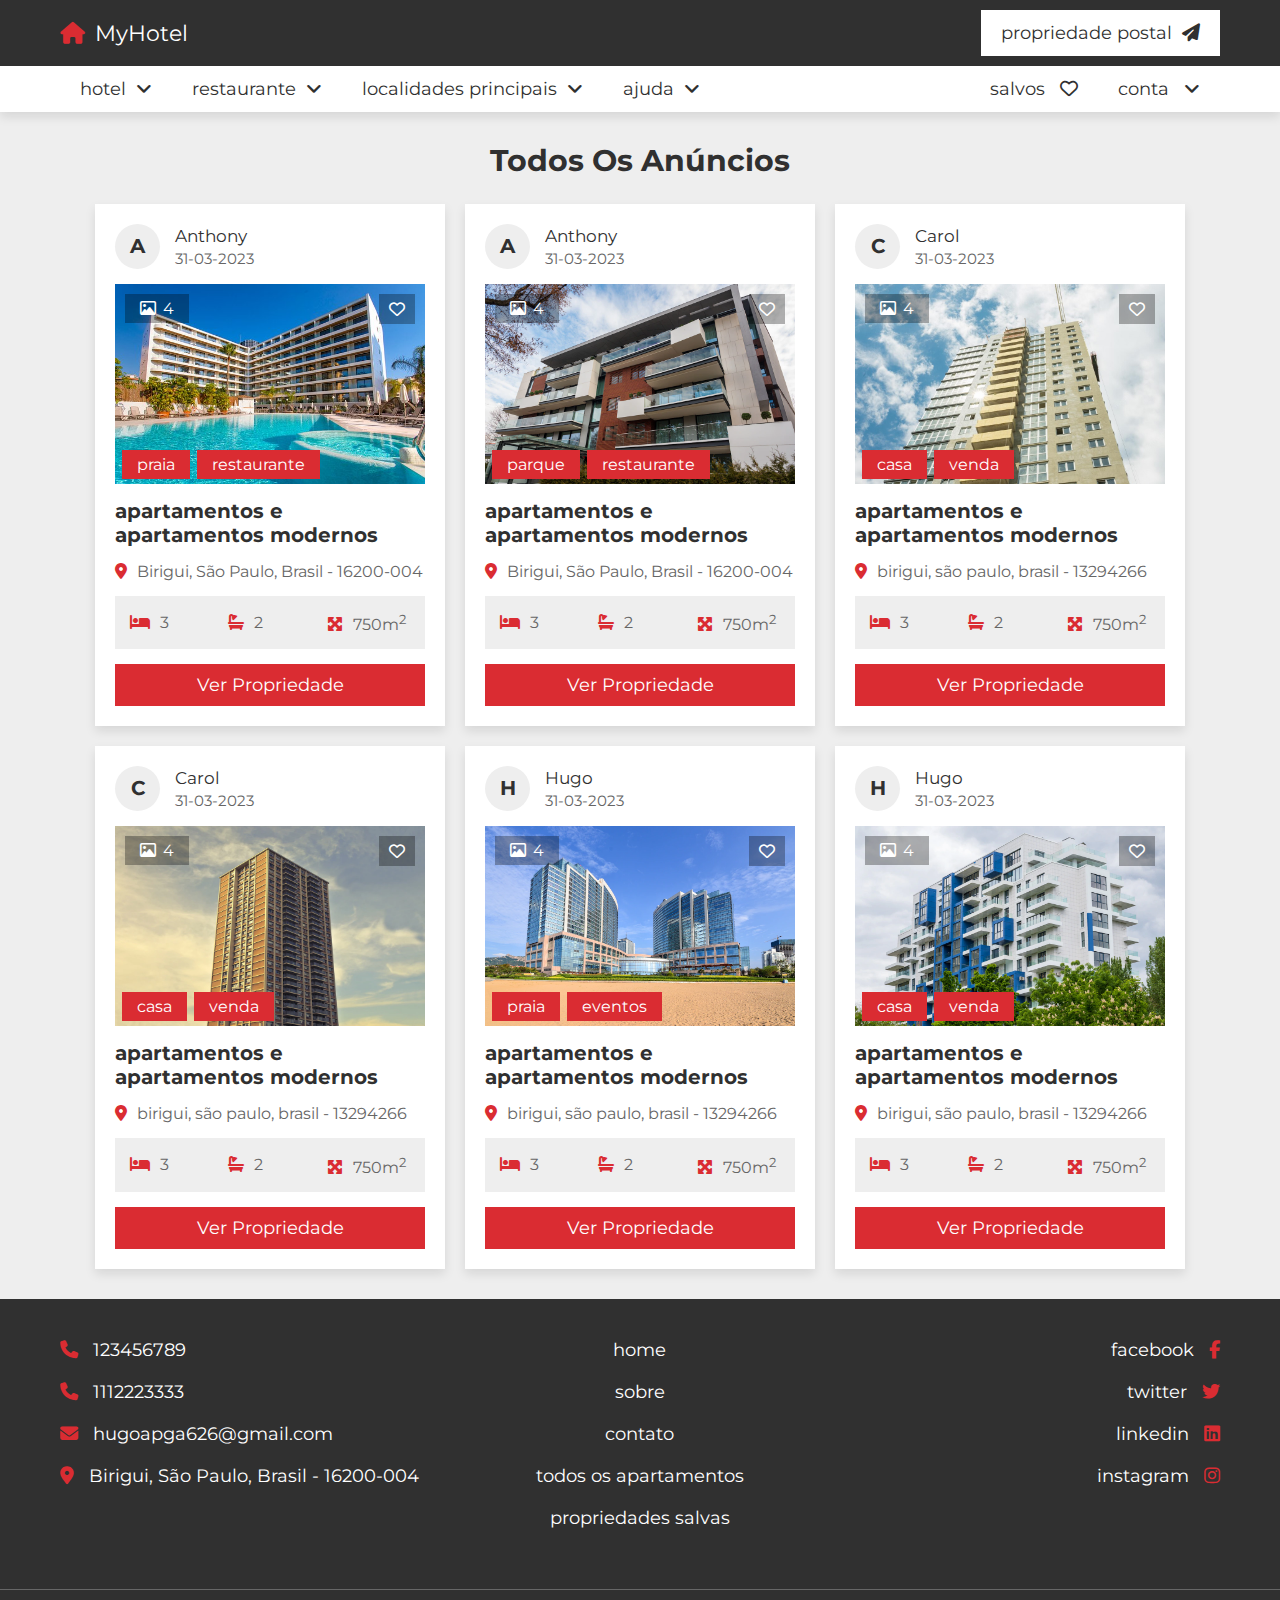
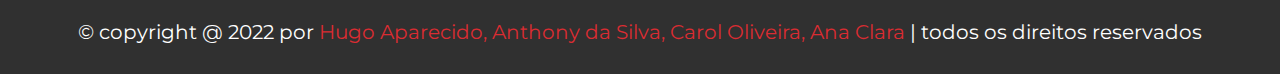
==== pages/apartamentos.html @ 215bb2e0 "31/03/2023" ====
<!DOCTYPE html>
<html lang="pt-br">

<head>
   <meta charset="UTF-8">
   <meta http-equiv="X-UA-Compatible" content="IE=edge">
   <meta name="viewport" content="width=device-width, initial-scale=1.0">
   <title>Todos os Apartamentos</title>
   <!-- link font awesome cdn -->
   <link rel="stylesheet" href="https://cdnjs.cloudflare.com/ajax/libs/font-awesome/6.2.0/css/all.min.css">
   <!-- link do arquivo css -->
   <link rel="stylesheet" href="../css/style.css">
</head>

<body>
   <!-- cabeçalho começa -->
   <header class="header">
      <nav class="navbar nav-1">
         <section class="flex">
            <a href="../index.html" target="_self" rel="next" class="logo"><i class="fas fa-house"></i>MyHotel</a>
            <ul>
               <li><a href="#" target="_self" rel="next">propriedade postal<i class="fas fa-paper-plane"></i></a></li>
            </ul>
         </section>
      </nav>
      <nav class="navbar nav-2">
         <section class="flex">
            <div id="menu-btn" class="fas fa-bars"></div>
            <div class="menu">
               <ul>
                  <li><a href="#" target="_self" rel="next">hotel<i class="fas fa-angle-down"></i></a>
                     <ul>
                        <li><a href="#" target="_self" rel="next">bem avaliados</a></li>
                        <li><a href="#" target="_self" rel="next">perto de eventos</a></li>
                        <li><a href="#" target="_self" rel="next">com restaurante</a></li>
                     </ul>
                  </li>
                  <li><a href="#" target="_self" rel="next">restaurante<i class="fas fa-angle-down"></i></a>
                     <ul>
                        <li><a href="#" target="_self" rel="next">cardápio</a></li>
                        <li><a href="#" target="_self" rel="next">bar</a></li>
                        <li><a href="#" target="_self" rel="next">eventos</a></li>
                     </ul>
                  </li>
                  <li><a href="#" target="_self" rel="next">localidades principais<i class="fas fa-angle-down"></i></a>
                     <ul>
                        <li><a href="#" target="_self" rel="next">praia</a></li>
                        <li><a href="#" target="_self" rel="next">colinas</a></li>
                        <li><a href="#" target="_self" rel="next">perto de parques</a></li>
                     </ul>
                  </li>
                  <li><a href="#" target="_self" rel="next">ajuda<i class="fas fa-angle-down"></i></a>
                     <ul>
                        <li><a href="sobre.html" target="_self" rel="next">sobre nós</a></i></li>
                        <li><a href="contato.html" target="_self" rel="next">contate-nos</a></i></li>
                        <li><a href="contato.html#faq" target="_self" rel="next">perguntas frequentes</a></i></li>
                     </ul>
                  </li>
               </ul>
            </div>
            <ul>
               <li><a href="#" target="_self" rel="next">salvos <i class="far fa-heart"></i></a></li>
               <li><a href="#" target="_self" rel="next">conta <i class="fas fa-angle-down"></i></a>
                  <ul>
                     <li><a href="login.html" target="_self" rel="next">entrar</a></li>
                     <li><a href="registro.html" target="_self" rel="next">registrar</a></li>
                  </ul>
               </li>
            </ul>
         </section>
      </nav>
   </header>
   <!-- cabeçalho termina -->
   <!-- seção de listagens começa -->
   <section class="listings">
      <h1 class="heading">todos os anúncios</h1>
      <div class="box-container">
         <div class="box">
            <div class="admin">
               <h3>A</h3>
               <div>
                  <p>Anthony</p>
                  <span>31-03-2023</span>
               </div>
            </div>
            <div class="thumb">
               <p class="total-images"><i class="far fa-image"></i><span>4</span></p>
               <p class="type"><span>praia</span><span>restaurante</span></p>
               <form action="" method="post" class="save">
                  <button type="submit" name="save" class="far fa-heart"></button>
               </form>
               <img src="../img/house-img-1.jpg" alt="">
            </div>
            <h3 class="name">apartamentos e apartamentos modernos</h3>
            <p class="location"><i class="fas fa-map-marker-alt"></i><span>Birigui, São Paulo, Brasil - 16200-004</span></p>
            <div class="flex">
               <p><i class="fas fa-bed"></i><span>3</span></p>
               <p><i class="fas fa-bath"></i><span>2</span></p>
               <p><i class="fas fa-maximize"></i><span>750m<sup>2</sup></span></p>
            </div>
            <a href="visualizacao_propriedade.html" target="_self" rel="next" class="btn">ver propriedade</a>
         </div>
         <div class="box">
            <div class="admin">
               <h3>A</h3>
               <div>
                  <p>Anthony</p>
                  <span>31-03-2023</span>
               </div>
            </div>
            <div class="thumb">
               <p class="total-images"><i class="far fa-image"></i><span>4</span></p>
               <p class="type"><span>parque</span><span>restaurante</span></p>
               <form action="" method="post" class="save">
                  <button type="submit" name="save" class="far fa-heart"></button>
               </form>
               <img src="../img/house-img-2.webp" alt="">
            </div>
            <h3 class="name">apartamentos e apartamentos modernos</h3>
            <p class="location"><i class="fas fa-map-marker-alt"></i><span>Birigui, São Paulo, Brasil - 16200-004</span></p>
            <div class="flex">
               <p><i class="fas fa-bed"></i><span>3</span></p>
               <p><i class="fas fa-bath"></i><span>2</span></p>
               <p><i class="fas fa-maximize"></i><span>750m<sup>2</sup></span></p>
            </div>
            <a href="visualizacao_propriedade.html" target="_self" rel="next" class="btn">ver propriedade</a>
         </div>
         <div class="box">
            <div class="admin">
               <h3>C</h3>
               <div>
                  <p>Carol</p>
                  <span>31-03-2023</span>
               </div>
            </div>
            <div class="thumb">
               <p class="total-images"><i class="far fa-image"></i><span>4</span></p>
               <p class="type"><span>casa</span><span>venda</span></p>
               <form action="" method="post" class="save">
                  <button type="submit" name="save" class="far fa-heart"></button>
               </form>
               <img src="../img/house-img-3.jpg" alt="">
            </div>
            <h3 class="name">apartamentos e apartamentos modernos</h3>
            <p class="location"><i class="fas fa-map-marker-alt"></i><span>birigui, são paulo, brasil - 13294266</span></p>
            <div class="flex">
               <p><i class="fas fa-bed"></i><span>3</span></p>
               <p><i class="fas fa-bath"></i><span>2</span></p>
               <p><i class="fas fa-maximize"></i><span>750m<sup>2</sup></span></p>
            </div>
            <a href="visualizacao_propriedade.html" target="_self" rel="next" class="btn">ver propriedade</a>
         </div>
         <div class="box">
            <div class="admin">
               <h3>C</h3>
               <div>
                  <p>Carol</p>
                  <span>31-03-2023</span>
               </div>
            </div>
            <div class="thumb">
               <p class="total-images"><i class="far fa-image"></i><span>4</span></p>
               <p class="type"><span>casa</span><span>venda</span></p>
               <form action="" method="post" class="save">
                  <button type="submit" name="save" class="far fa-heart"></button>
               </form>
               <img src="../img/house-img-4.webp" alt="">
            </div>
            <h3 class="name">apartamentos e apartamentos modernos</h3>
            <p class="location"><i class="fas fa-map-marker-alt"></i><span>birigui, são paulo, brasil - 13294266</span></p>
            <div class="flex">
               <p><i class="fas fa-bed"></i><span>3</span></p>
               <p><i class="fas fa-bath"></i><span>2</span></p>
               <p><i class="fas fa-maximize"></i><span>750m<sup>2</sup></span></p>
            </div>
            <a href="visualizacao_propriedade.html" target="_self" rel="next" class="btn">ver propriedade</a>
         </div>
         <div class="box">
            <div class="admin">
               <h3>H</h3>
               <div>
                  <p>Hugo</p>
                  <span>31-03-2023</span>
               </div>
            </div>
            <div class="thumb">
               <p class="total-images"><i class="far fa-image"></i><span>4</span></p>
               <p class="type"><span>praia</span><span>eventos</span></p>
               <form action="" method="post" class="save">
                  <button type="submit" name="save" class="far fa-heart"></button>
               </form>
               <img src="../img/house-img-5.webp" alt="">
            </div>
            <h3 class="name">apartamentos e apartamentos modernos</h3>
            <p class="location"><i class="fas fa-map-marker-alt"></i><span>birigui, são paulo, brasil - 13294266</span></p>
            <div class="flex">
               <p><i class="fas fa-bed"></i><span>3</span></p>
               <p><i class="fas fa-bath"></i><span>2</span></p>
               <p><i class="fas fa-maximize"></i><span>750m<sup>2</sup></span></p>
            </div>
            <a href="visualizacao_propriedade.html" target="_self" rel="next" class="btn">ver propriedade</a>
         </div>
         <div class="box">
            <div class="admin">
               <h3>H</h3>
               <div>
                  <p>Hugo</p>
                  <span>31-03-2023</span>
               </div>
            </div>
            <div class="thumb">
               <p class="total-images"><i class="far fa-image"></i><span>4</span></p>
               <p class="type"><span>casa</span><span>venda</span></p>
               <form action="" method="post" class="save">
                  <button type="submit" name="save" class="far fa-heart"></button>
               </form>
               <img src="../img/house-img-6.webp" alt="">
            </div>
            <h3 class="name">apartamentos e apartamentos modernos</h3>
            <p class="location"><i class="fas fa-map-marker-alt"></i><span>birigui, são paulo, brasil - 13294266</span></p>
            <div class="flex">
               <p><i class="fas fa-bed"></i><span>3</span></p>
               <p><i class="fas fa-bath"></i><span>2</span></p>
               <p><i class="fas fa-maximize"></i><span>750m<sup>2</sup></span></p>
            </div>
            <a href="visualizacao_propriedade.html" target="_self" rel="next" class="btn">ver propriedade</a>
         </div>
      </div>
   </section>
   <!-- seção de listagens termina -->
   <!-- rodapé inicia -->
   <footer class="footer">
      <section class="flex">
         <div class="box">
            <a href="tel:1234567890" target="_self" rel="next"><i class="fas fa-phone"></i><span>123456789</span></a>
            <a href="tel:1112223333" target="_self" rel="next"><i class="fas fa-phone"></i><span>1112223333</span></a>
            <a href="mailto:hugoapga626@gmail.com" target="_self" rel="next"><i
                  class="fas fa-envelope"></i><span>hugoapga626@gmail.com</span></a>
            <a href="#" target="_self" rel="next"><i class="fas fa-map-marker-alt"></i><span>Birigui, São Paulo, Brasil - 16200-004</span></a>
         </div>
         <div class="box">
            <a href="../index.html" target="_self" rel="next"><span>home</span></a>
            <a href="sobre.html" target="_self" rel="next"><span>sobre</span></a>
            <a href="contato.html" target="_self" rel="next"><span>contato</span></a>
            <a href="apartamentos.html" target="_self" rel="next"><span>todos os apartamentos</span></a>
            <a href="#" target="_self" rel="next"><span>propriedades salvas</span></a>
         </div>
         <div class="box">
            <a href="#" target="_self" rel="next"><span>facebook</span><i class="fab fa-facebook-f"></i></a>
            <a href="#" target="_self" rel="next"><span>twitter</span><i class="fab fa-twitter"></i></a>
            <a href="#" target="_self" rel="next"><span>linkedin</span><i class="fab fa-linkedin"></i></a>
            <a href="#" target="_self" rel="next"><span>instagram</span><i class="fab fa-instagram"></i></a>
         </div>
      </section>
      <div class="credit">&copy; copyright @ 2022 por <span>Hugo Aparecido, Anthony da Silva, Carol Oliveira, Ana Clara</span> | todos os direitos reservados</div>
   </footer>
   <!-- seção de rodapé termina -->
   <!-- custom js file link  -->
   <script src="../js/script.js"></script>
</body>

</html>
---- css/style.css ----
@import url("https://fonts.googleapis.com/css2?family=Montserrat:wght@100;200;300;400&display=swap");

:root {
  --main-color: #da2c32;
  --light-color: #666;
  --light-bg: #eee;
  --white: #fff;
  --black: #303030;
  --border: 0.1rem solid var(--light-color);
  --box-shodow: 0 0.5rem 1rem rgba(0, 0, 0, 0.1);
}

* {
  font-family: "Montserrat", sans-serif;
  margin: 0;
  padding: 0;
  box-sizing: border-box;
  outline: none;
  border: none;
  text-decoration: none;
}

*::selection {
  background-color: var(--main-color);
  color: var(--white);
}

*::-webkit-scrollbar {
  height: 0.5rem;
  width: 1rem;
}

*::-webkit-scrollbar-track {
  background-color: transparent;
}

*::-webkit-scrollbar-thumb {
  background-color: var(--main-color);
  border-radius: 5rem;
}

html {
  font-size: 62.5%;
  overflow-x: hidden;
  scroll-behavior: smooth;
  scroll-padding-top: 10rem;
}

body {
  background-color: var(--light-bg);
}

section {
  padding: 3rem 2rem;
  max-width: 1200px;
  margin: 0 auto;
}

.heading {
  text-align: center;
  padding-bottom: 2.5rem;
  font-size: 3rem;
  color: var(--black);
  text-transform: capitalize;
}

.btn,
.inline-btn {
  margin-top: 1rem;
  padding: 1rem 3rem;
  background-color: var(--main-color);
  color: var(--white);
  cursor: pointer;
  text-align: center;
  font-size: 1.8rem;
  text-transform: capitalize;
}

.btn:hover,
.inline-btn:hover {
  background-color: var(--black);
}

.btn {
  display: block;
  width: 100%;
}

.inline-btn {
  display: inline-block;
}

.header {
  position: sticky;
  top: 0;
  left: 0;
  right: 0;
  z-index: 1000;
  box-shadow: var(--box-shodow);
}

.header .navbar.nav-1 .flex {
  padding-top: 1rem;
  padding-bottom: 1rem;
}

.header .navbar.nav-2 .flex {
  padding-top: 0;
  padding-bottom: 0;
}

.header .navbar.nav-1 {
  background-color: var(--black);
}

.header .navbar.nav-2 {
  background-color: var(--white);
}

.header .navbar .flex {
  display: flex;
  align-items: center;
  justify-content: space-between;
}

.header .navbar .flex .logo {
  font-size: 2.2rem;
  color: var(--white);
}

.header .navbar .flex .logo i {
  color: var(--main-color);
  margin-right: 1rem;
}

.header .navbar .flex ul {
  list-style: none;
}

.header .navbar .flex ul li {
  float: left;
  position: relative;
}

.header .navbar .flex ul li a {
  display: inline-block;
  padding: 1.2rem 2rem;
  font-size: 1.8rem;
  color: var(--black);
  background-color: var(--white);
}

.header .navbar .flex ul li a:hover {
  background-color: var(--main-color);
  color: var(--white);
}

.header .navbar .flex ul li a i {
  margin-left: 1rem;
}

.header .navbar .flex ul li ul {
  position: absolute;
  width: 17rem;
  left: 0;
}

.header .navbar .flex ul li ul li {
  width: 100%;
}

.header .navbar .flex ul li ul li a {
  display: none;
}

.header .navbar .flex ul li:hover ul li a {
  display: block;
}

#menu-btn {
  font-size: 2.5rem;
  color: var(--black);
  display: none;
}

.home {
  background: url("../img/home-bg.jpg") no-repeat;
  background-size: cover;
  background-position: center;
}

.home .center {
  min-height: 85vh;
  display: flex;
  align-items: center;
  justify-content: center;
}

.home .center form {
  background-color: var(--white);
  padding: 2rem;
  box-shadow: var(--box-shodow);
  width: 50rem;
}

.home .center form h3 {
  padding-bottom: 1rem;
  text-align: center;
  color: var(--black);
  text-transform: capitalize;
  font-size: 2.5rem;
}

.home .center form .flex {
  display: flex;
  gap: 1rem;
  flex-wrap: wrap;
}

.home .center form .box {
  flex: 1 1 20rem;
}

.home .center form .box .input {
  width: 100%;
  border: var(--border);
  padding: 1.4rem;
  color: var(--black);
  font-size: 1.8rem;
  margin: 1rem 0;
}

.home .center form .box p {
  color: var(--light-color);
  font-size: 1.7rem;
  padding-top: 1rem;
}

.home .center form .box p span {
  color: var(--main-color);
}

.services .box-container {
  display: grid;
  grid-template-columns: repeat(auto-fit, 30rem);
  gap: 2rem;
  justify-content: center;
  align-items: flex-start;
}

.services .box-container .box {
  background-color: var(--white);
  box-shadow: var(--box-shodow);
  padding: 2rem;
  text-align: center;
}

.services .box-container .box img {
  margin: 1rem 0;
  height: 8rem;
}

.services .box-container .box h3 {
  font-size: 2rem;
  padding: 1rem 0;
  color: var(--black);
  text-transform: capitalize;
}

.services .box-container .box p {
  line-height: 2;
  font-size: 1.6rem;
  color: var(--light-color);
  padding-top: 0.5rem;
}

.listings .box-container {
  display: grid;
  grid-template-columns: repeat(auto-fit, 35rem);
  gap: 2rem;
  justify-content: center;
  align-items: flex-start;
}

.listings .box-container .box {
  background-color: var(--white);
  box-shadow: var(--box-shodow);
  padding: 2rem;
  overflow-x: hidden;
}

.listings .box-container .box .admin {
  display: flex;
  align-items: center;
  gap: 1.5rem;
}

.listings .box-container .box .admin h3 {
  height: 4.5rem;
  line-height: 4.4rem;
  width: 4.5rem;
  border-radius: 50%;
  font-size: 2rem;
  color: var(--black);
  background-color: var(--light-bg);
  text-align: center;
}

.listings .box-container .box .admin p {
  font-size: 1.7rem;
  color: var(--black);
  padding-bottom: 0.3rem;
}

.listings .box-container .box .admin span {
  font-size: 1.5rem;
  color: var(--light-color);
}

.listings .box-container .box .thumb {
  position: relative;
  height: 20rem;
  overflow: hidden;
  margin: 1.5rem 0;
}

.listings .box-container .box .thumb img {
  height: 100%;
  width: 100%;
  transition: 0.2s linear;
}

.listings .box-container .box:hover .thumb img {
  transform: scale(1.1);
}

.listings .box-container .box .thumb .total-images {
  position: absolute;
  top: 1rem;
  left: 1rem;
  background-color: rgba(0, 0, 0, 0.3);
  color: var(--white);
  padding: 0.5rem 1.5rem;
  font-size: 1.6rem;
  z-index: 1;
}

.listings .box-container .box .thumb .total-images i {
  margin-right: 0.7rem;
}

.listings .box-container .box .thumb .type {
  position: absolute;
  bottom: 1rem;
  left: 0.7rem;
  z-index: 1;
}

.listings .box-container .box .thumb .type span {
  margin-right: 0.7rem;
  padding: 0.5rem 1.5rem;
  color: var(--white);
  background-color: var(--main-color);
  font-size: 1.6rem;
}

.listings .box-container .box .thumb .save {
  position: absolute;
  top: 1rem;
  right: 1rem;
  z-index: 1;
}

.listings .box-container .box .thumb .save button {
  background-color: rgba(0, 0, 0, 0.3);
  color: var(--white);
  padding: 0.7rem 1rem;
  font-size: 1.6rem;
  cursor: pointer;
}

.listings .box-container .box .thumb .save button:hover {
  background-color: var(--main-color);
}

.listings .box-container .box .name {
  font-size: 2rem;
  text-overflow: ellipsis;
  overflow-x: hidden;
  color: var(--black);
  margin-bottom: 0.5rem;
}

.listings .box-container .box .location {
  padding-top: 1rem;
  font-size: 1.6rem;
  color: var(--light-color);
}

.listings .box-container .box .location i {
  margin-right: 1rem;
  color: var(--main-color);
}

.listings .box-container .box .flex {
  display: flex;
  background-color: var(--light-bg);
  padding: 1.5rem;
  justify-content: space-between;
  align-items: center;
  margin: 1.5rem 0;
  flex-wrap: wrap;
  gap: 1.5rem;
}

.listings .box-container .box .flex p {
  font-size: 1.6rem;
  flex: 1 1 4rem;
}

.listings .box-container .box .flex p span {
  color: var(--light-color);
}

.listings .box-container .box .flex p i {
  margin-right: 1rem;
  color: var(--main-color);
}

.view-property .details {
  background-color: var(--white);
  box-shadow: var(--box-shodow);
  padding: 2rem;
  overflow-x: hidden;
}

.view-property .details .thumb {
  background-color: var(--black);
  padding: 1.5rem;
  margin-bottom: 1.5rem;
}

.view-property .details .thumb .big-image img {
  height: 40rem;
  width: 100%;
  object-fit: contain;
}

.view-property .details .thumb .small-images {
  display: flex;
  justify-content: center;
  gap: 1.5rem;
  padding-top: 1rem;
  flex-wrap: wrap;
}

.view-property .details .thumb .small-images img {
  height: 7rem;
  width: 10rem;
  object-fit: cover;
  cursor: pointer;
  transition: 0.2s linear;
}

.view-property .details .thumb .small-images img:hover {
  transform: scale(1.1);
}

.view-property .details .name {
  font-size: 2rem;
  text-overflow: ellipsis;
  overflow-x: hidden;
  margin-bottom: 0.5rem;
}

.view-property .details .location {
  padding-top: 1rem;
  font-size: 1.6rem;
  color: var(--light-color);
}

.view-property .details .location i {
  margin-right: 1rem;
  color: var(--main-color);
}

.view-property .details .info {
  display: flex;
  background-color: var(--light-bg);
  padding: 1.5rem;
  margin: 1.5rem 0;
  justify-content: space-between;
  align-items: center;
  flex-wrap: wrap;
  gap: 2rem;
}

.view-property .details .info p {
  font-size: 1.7rem;
}

.view-property .details .info p span,
.view-property .details .info p a {
  color: var(--light-color);
}

.view-property .details .info p a:hover {
  text-decoration: underline;
}

.view-property .details .info p i {
  margin-right: 1.5rem;
  color: var(--main-color);
}

.view-property .details .title {
  font-size: 2rem;
  color: var(--black);
  padding-bottom: 1.5rem;
  border-bottom: var(--border);
}

.view-property .details .flex {
  margin: 1.5rem 0;
  display: flex;
  justify-content: space-between;
  flex-wrap: wrap;
}

.view-property .details .flex .box {
  flex: 1 1 40rem;
}

.view-property .details .flex .box p {
  padding: 0.5rem 0;
  font-size: 1.6rem;
  color: var(--light-color);
}

.view-property .details .flex .box i {
  color: var(--main-color);
  margin-right: 1.5rem;
}

.view-property .details .description {
  padding: 0.5rem 0;
  margin-top: 0.5rem;
  font-size: 1.6rem;
  color: var(--light-color);
  line-height: 1.5;
}

.about .row {
  display: flex;
  flex-wrap: wrap;
  gap: 1.5rem;
  align-items: center;
}

.about .row .image {
  flex: 1 1 40rem;
}

.about .row .image img {
  width: 100%;
}

.about .row .content {
  flex: 1 1 40rem;
  text-align: center;
}

.about .row .content h3 {
  font-size: 2.5rem;
  color: var(--black);
  margin-bottom: 0.5rem;
  text-transform: capitalize;
}

.about .row .content p {
  line-height: 2;
  padding: 1rem 0;
  font-size: 1.7rem;
  color: var(--light-color);
}

.steps .box-container {
  display: grid;
  grid-template-columns: repeat(auto-fit, 30rem);
  gap: 2rem;
  justify-content: center;
  align-items: flex-start;
}

.steps .box-container .box {
  background-color: var(--white);
  padding: 2rem;
  text-align: center;
  box-shadow: var(--box-shodow);
}

.steps .box-container .box img {
  height: 7rem;
  margin: 0.5rem 0;
}

.steps .box-container .box h3 {
  padding: 1rem 0;
  font-size: 2rem;
  text-transform: capitalize;
  color: var(--black);
}

.steps .box-container .box p {
  line-height: 2;
  font-size: 1.6rem;
  color: var(--light-color);
}

.reviews .box-container {
  display: grid;
  grid-template-columns: repeat(auto-fit, 35rem);
  gap: 2rem;
  justify-content: center;
  align-items: flex-start;
}

.reviews .box-container .box {
  background-color: var(--white);
  padding: 2rem;
  box-shadow: var(--box-shodow);
}

.reviews .box-container .box .user {
  display: flex;
  align-items: center;
  gap: 1.5rem;
  margin-bottom: 1rem;
}

.reviews .box-container .box .user img {
  height: 6rem;
  width: 6rem;
  border-radius: 50%;
}

.reviews .box-container .box .user h3 {
  font-size: 2rem;
  color: var(--black);
  padding-bottom: 0.3rem;
}

.reviews .box-container .box .user .stars i {
  font-size: 1.5rem;
  color: var(--main-color);
}

.reviews .box-container .box p {
  line-height: 2;
  padding-top: 0.5rem;
  font-size: 1.6rem;
  color: var(--light-color);
}

.contact .row {
  display: flex;
  flex-wrap: wrap;
  gap: 1.5rem;
  align-items: center;
}

.contact .row .image {
  flex: 1 1 50rem;
}

.contact .row .image img {
  width: 100%;
}

.contact .row form {
  flex: 1 1 30rem;
  background-color: var(--white);
  box-shadow: var(--box-shodow);
  padding: 2rem;
}

.contact .row form h3 {
  padding-bottom: 1rem;
  font-size: 2.5rem;
  color: var(--black);
  text-align: center;
  text-transform: capitalize;
}

.contact .row form .box {
  width: 100%;
  border: var(--border);
  padding: 1.4rem;
  color: var(--black);
  font-size: 1.8rem;
  margin: 1rem 0;
}

.contact .row form textarea {
  height: 15rem;
  resize: none;
}

.faq .box-container {
  display: flex;
  flex-wrap: wrap;
  gap: 2rem;
  align-items: flex-start;
}

.faq .box-container .box {
  flex: 1 1 40rem;
  box-shadow: var(--box-shodow);
}

.faq .box-container .box h3 {
  padding: 1.5rem 2rem;
  font-size: 2rem;
  background-color: var(--black);
  color: var(--white);
  display: flex;
  align-items: center;
  justify-content: space-between;
  gap: 1rem;
  cursor: pointer;
}

.faq .box-container .box p {
  font-size: 1.6rem;
  color: var(--light-color);
  background-color: var(--white);
  padding: 1.5rem 2rem;
  line-height: 1.5;
  display: none;
}

.faq .box-container .box.active p {
  display: block;
}

.faq .box-container .box.active h3 {
  background-color: var(--main-color);
}

.filters form {
  background-color: var(--white);
  box-shadow: var(--box-shodow);
  padding: 2rem;
}

.filters form #close-filter {
  text-align: right;
  padding-bottom: 2rem;
  display: none;
}

.filters form #close-filter i {
  height: 4.5rem;
  width: 4.5rem;
  line-height: 4.4rem;
  background-color: var(--main-color);
  color: var(--white);
  cursor: pointer;
  font-size: 2rem;
  text-align: center;
}

.filters form #close-filter i:hover {
  background-color: var(--black);
}

.filters form h3 {
  font-size: 2.5rem;
  padding-bottom: 2rem;
  color: var(--black);
  text-transform: capitalize;
  text-align: center;
}

.filters form .flex {
  display: flex;
  gap: 1rem;
  flex-wrap: wrap;
}

.filters form .flex .box {
  flex: 1 1 40rem;
}

.filters form .flex .box .input {
  width: 100%;
  margin: 1rem 0;
  font-size: 1.8rem;
  color: var(--black);
  border: var(--border);
  padding: 1.4rem;
}

.filters form .flex .box p {
  font-size: 1.6rem;
  color: var(--light-color);
}

#filter-btn {
  position: fixed;
  bottom: 1rem;
  right: 1rem;
  background-color: var(--border);
  color: var(--white);
  text-align: center;
  height: 4.5rem;
  width: 4.5rem;
  line-height: 4.4rem;
  z-index: 1000;
  font-size: 2rem;
  background-color: var(--main-color);
  display: none;
}

.form-container form {
  max-width: 50rem;
  margin: 0 auto;
  background-color: var(--white);
  box-shadow: var(--box-shodow);
  padding: 2rem;
  text-align: center;
}

.form-container form h3 {
  padding-bottom: 1rem;
  font-size: 2.5rem;
  color: var(--black);
  text-transform: capitalize;
}

.form-container form .box {
  border: var(--border);
  padding: 1.4rem;
  color: var(--black);
  margin: 1rem 0;
  width: 100%;
  font-size: 1.8rem;
}

.form-container form p {
  font-size: 1.7rem;
  padding: 1rem 0;
  color: var(--light-color);
}

.form-container form p a {
  color: var(--main-color);
}

.form-container form p a:hover {
  text-decoration: underline;
}

.footer {
  background-color: var(--black);
}

.footer .flex {
  display: flex;
  flex-wrap: wrap;
  gap: 2rem;
  justify-content: space-between;
}

.footer .flex .box {
  flex: 1 1 30rem;
}

.footer .flex .box a {
  display: block;
  padding: 1rem 0;
  font-size: 1.8rem;
}

.footer .flex .box a span {
  color: var(--white);
}

.footer .flex .box a:hover span {
  text-decoration: underline;
}

.footer .flex .box a i {
  color: var(--main-color);
}

.footer .flex .box:last-child {
  text-align: right;
}

.footer .flex .box:last-child a i {
  margin-left: 1.5rem;
}

.footer .flex .box:first-child a i {
  margin-right: 1.5rem;
}

.footer .flex .box:nth-child(2) {
  text-align: center;
}

.footer .credit {
  padding: 3rem 2rem;
  text-align: center;
  border-top: var(--border);
  font-size: 2rem;
  color: var(--white);
  margin-top: 2rem;
  /* padding-bottom: 10rem; */
}

.footer .credit span {
  color: var(--main-color);
}

/* media queries  */

@media (max-width: 991px) {
  html {
    font-size: 55%;
  }
}

@media (max-width: 768px) {
  #menu-btn {
    display: inline-block;
  }

  .header .navbar .menu {
    position: absolute;
    top: 99%;
    left: 0;
    right: 0;
    background-color: var(--white);
    border-top: var(--border);
    transition: 0.2s linear;
    z-index: 1;
    clip-path: polygon(0 0, 100% 0, 100% 0, 0 0);
  }

  .header .navbar .menu.active {
    clip-path: polygon(0 0, 100% 0, 100% 100%, 0 100%);
  }

  .header .navbar .menu ul li {
    width: 100%;
    position: relative;
  }

  .header .navbar .menu ul li a {
    width: 100%;
  }

  .header .navbar .menu ul li ul {
    position: relative;
    width: 100%;
  }

  .header .navbar .menu ul li ul li a {
    padding-left: 4rem;
    background-color: var(--black);
    color: var(--white);
  }

  .view-property .details .thumb .big-image img {
    height: auto;
  }

  .view-property .details .thumb .small-images img {
    height: 4rem;
    width: 6rem;
  }

  #filter-btn {
    display: inline-block;
  }

  .filters {
    position: fixed;
    top: 0;
    left: 0;
    right: 0;
    bottom: 0;
    overflow-y: scroll;
    background-color: var(--white);
    z-index: 1100;
    padding: 0;
    display: none;
  }

  .filters.active {
    display: block;
  }

  .filters form {
    box-shadow: none;
  }

  .filters form #close-filter {
    display: block;
  }
}

@media (max-width: 450px) {
  html {
    font-size: 50%;
  }

  .header .navbar .flex .logo {
    font-size: 1.8rem;
  }

  .home .center form .flex {
    gap: 0;
  }

  .listings .box-container {
    grid-template-columns: 1fr;
  }

  .reviews .box-container {
    grid-template-columns: 1fr;
  }
}
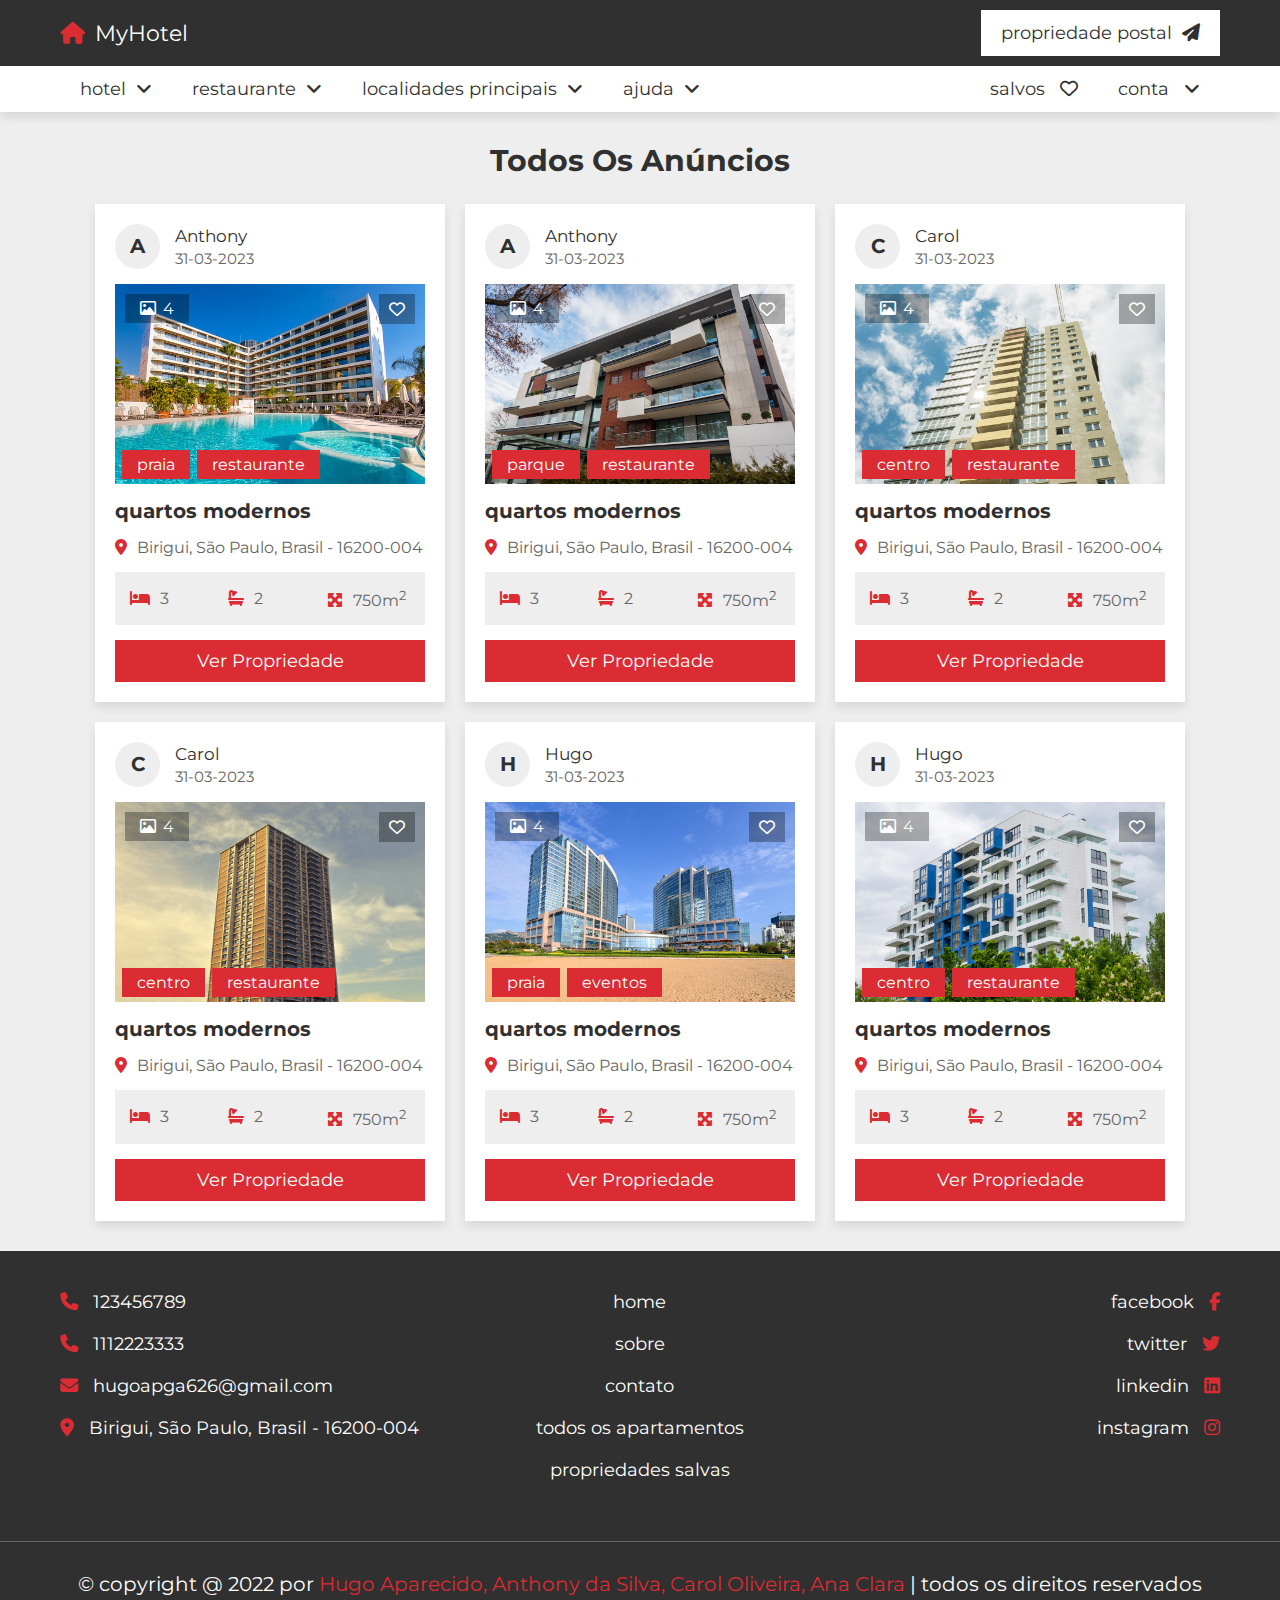
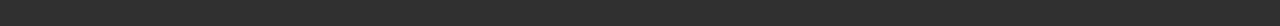
==== commit bb0339bf: "Update apartamentos.html" ====
--- a/pages/apartamentos.html
+++ b/pages/apartamentos.html
@@ -37,7 +37,7 @@
                   </li>
                   <li><a href="#" target="_self" rel="next">restaurante<i class="fas fa-angle-down"></i></a>
                      <ul>
-                        <li><a href="#" target="_self" rel="next">cardápio</a></li>
+                        <li><a href="restaurante.html" target="_self" rel="next">cardápio</a></li>
                         <li><a href="#" target="_self" rel="next">bar</a></li>
                         <li><a href="#" target="_self" rel="next">eventos</a></li>
                      </ul>
@@ -91,7 +91,7 @@
                </form>
                <img src="../img/house-img-1.jpg" alt="">
             </div>
-            <h3 class="name">apartamentos e apartamentos modernos</h3>
+            <h3 class="name">quartos modernos</h3>
             <p class="location"><i class="fas fa-map-marker-alt"></i><span>Birigui, São Paulo, Brasil - 16200-004</span></p>
             <div class="flex">
                <p><i class="fas fa-bed"></i><span>3</span></p>
@@ -116,7 +116,7 @@
                </form>
                <img src="../img/house-img-2.webp" alt="">
             </div>
-            <h3 class="name">apartamentos e apartamentos modernos</h3>
+            <h3 class="name">quartos modernos</h3>
             <p class="location"><i class="fas fa-map-marker-alt"></i><span>Birigui, São Paulo, Brasil - 16200-004</span></p>
             <div class="flex">
                <p><i class="fas fa-bed"></i><span>3</span></p>
@@ -135,14 +135,14 @@
             </div>
             <div class="thumb">
                <p class="total-images"><i class="far fa-image"></i><span>4</span></p>
-               <p class="type"><span>casa</span><span>venda</span></p>
+               <p class="type"><span>centro</span><span>restaurante</span></p>
                <form action="" method="post" class="save">
                   <button type="submit" name="save" class="far fa-heart"></button>
                </form>
                <img src="../img/house-img-3.jpg" alt="">
             </div>
-            <h3 class="name">apartamentos e apartamentos modernos</h3>
-            <p class="location"><i class="fas fa-map-marker-alt"></i><span>birigui, são paulo, brasil - 13294266</span></p>
+            <h3 class="name">quartos modernos</h3>
+            <p class="location"><i class="fas fa-map-marker-alt"></i><span>Birigui, São Paulo, Brasil - 16200-004</span></p>
             <div class="flex">
                <p><i class="fas fa-bed"></i><span>3</span></p>
                <p><i class="fas fa-bath"></i><span>2</span></p>
@@ -160,14 +160,14 @@
             </div>
             <div class="thumb">
                <p class="total-images"><i class="far fa-image"></i><span>4</span></p>
-               <p class="type"><span>casa</span><span>venda</span></p>
+               <p class="type"><span>centro</span><span>restaurante</span></p>
                <form action="" method="post" class="save">
                   <button type="submit" name="save" class="far fa-heart"></button>
                </form>
                <img src="../img/house-img-4.webp" alt="">
             </div>
-            <h3 class="name">apartamentos e apartamentos modernos</h3>
-            <p class="location"><i class="fas fa-map-marker-alt"></i><span>birigui, são paulo, brasil - 13294266</span></p>
+            <h3 class="name">quartos modernos</h3>
+            <p class="location"><i class="fas fa-map-marker-alt"></i><span>Birigui, São Paulo, Brasil - 16200-004</span></p>
             <div class="flex">
                <p><i class="fas fa-bed"></i><span>3</span></p>
                <p><i class="fas fa-bath"></i><span>2</span></p>
@@ -191,8 +191,8 @@
                </form>
                <img src="../img/house-img-5.webp" alt="">
             </div>
-            <h3 class="name">apartamentos e apartamentos modernos</h3>
-            <p class="location"><i class="fas fa-map-marker-alt"></i><span>birigui, são paulo, brasil - 13294266</span></p>
+            <h3 class="name">quartos modernos</h3>
+            <p class="location"><i class="fas fa-map-marker-alt"></i><span>Birigui, São Paulo, Brasil - 16200-004</span></p>
             <div class="flex">
                <p><i class="fas fa-bed"></i><span>3</span></p>
                <p><i class="fas fa-bath"></i><span>2</span></p>
@@ -210,14 +210,14 @@
             </div>
             <div class="thumb">
                <p class="total-images"><i class="far fa-image"></i><span>4</span></p>
-               <p class="type"><span>casa</span><span>venda</span></p>
+               <p class="type"><span>centro</span><span>restaurante</span></p>
                <form action="" method="post" class="save">
                   <button type="submit" name="save" class="far fa-heart"></button>
                </form>
                <img src="../img/house-img-6.webp" alt="">
             </div>
-            <h3 class="name">apartamentos e apartamentos modernos</h3>
-            <p class="location"><i class="fas fa-map-marker-alt"></i><span>birigui, são paulo, brasil - 13294266</span></p>
+            <h3 class="name">quartos modernos</h3>
+            <p class="location"><i class="fas fa-map-marker-alt"></i><span>Birigui, São Paulo, Brasil - 16200-004</span></p>
             <div class="flex">
                <p><i class="fas fa-bed"></i><span>3</span></p>
                <p><i class="fas fa-bath"></i><span>2</span></p>
